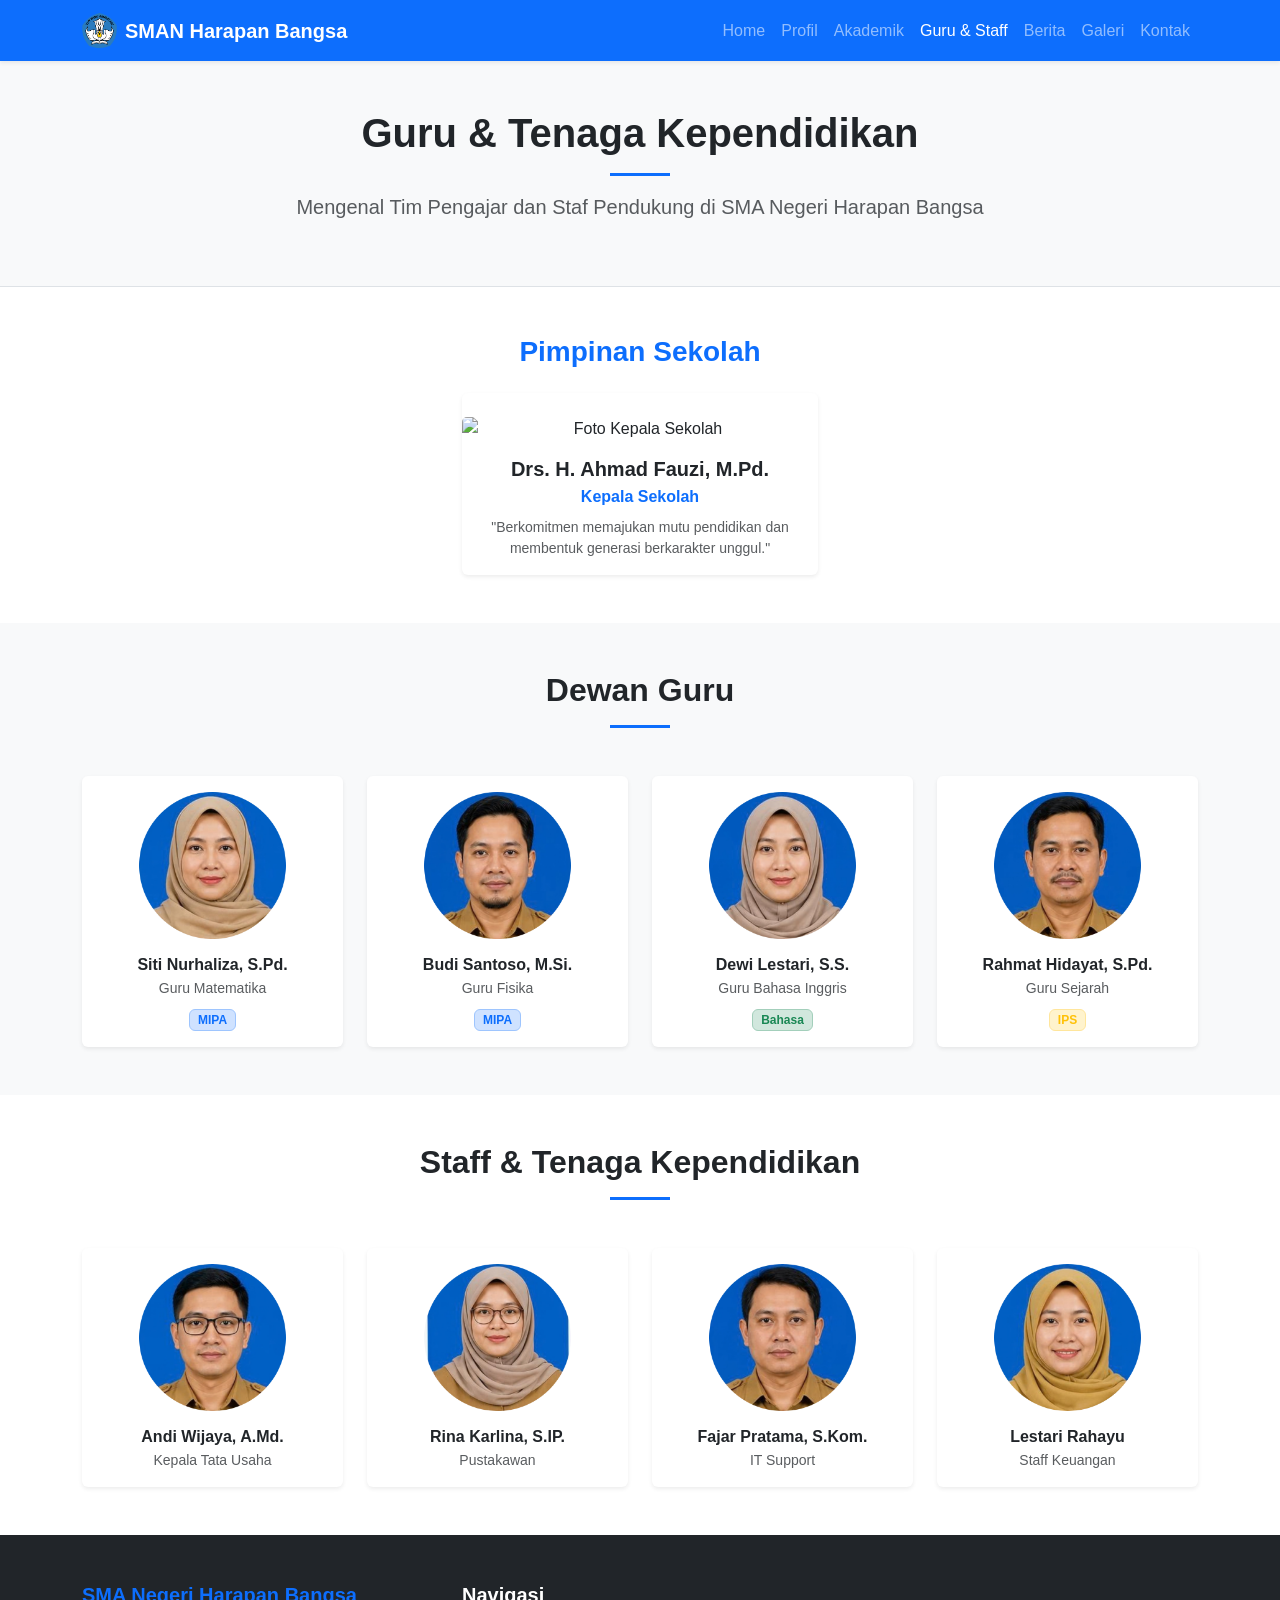
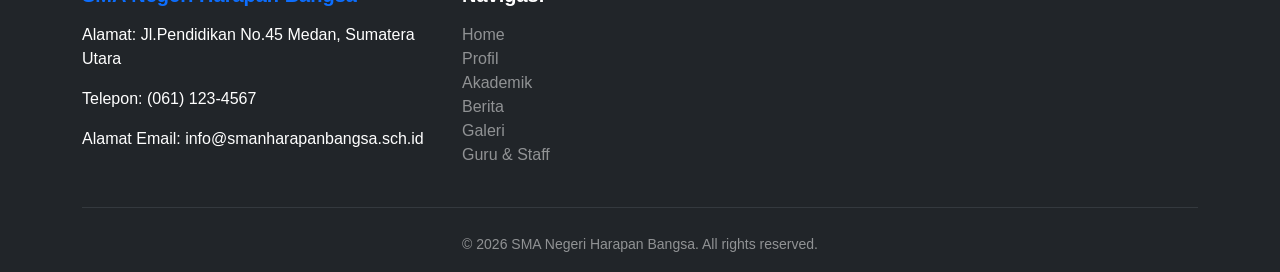
==== Guru&Staff.html @ 30ed32ff "Test Onde" ====
<!DOCTYPE html>
<html lang="id">
<head>
    <meta charset="UTF-8">
    <meta name="viewport" content="width=device-width, initial-scale=1.0">
    <title>Guru & Staff - SMA NEGERI HARAPAN BANGSA</title>
    <link rel="stylesheet" href="css/bootstrap.min.css">
    <link rel="stylesheet" href="style.css">
</head>
<body>

  <!-- Header & Navigasi -->
  <header class="sticky-top">
    <nav class="navbar navbar-expand-lg navbar-dark bg-primary shadow-sm">
      <div class="container">
        <a class="navbar-brand d-flex align-items-center gap-2" href="index.html">
          <img src="images/logo-web.webp" alt="Logo SMA Negeri Harapan Bangsa" width="35" height="35" class="d-inline-block align-text-top">
          <span class="fw-bold">SMAN Harapan Bangsa</span>
        </a>
        <button class="navbar-toggler" type="button" data-bs-toggle="collapse" data-bs-target="#navbarNav" aria-controls="navbarNav" aria-expanded="false" aria-label="Toggle navigation">
          <span class="navbar-toggler-icon"></span>
        </button>
        <div class="collapse navbar-collapse" id="navbarNav">
          <ul class="navbar-nav ms-auto text-center">
            <li class="nav-item"><a class="nav-link" href="index.html#home">Home</a></li>
            <li class="nav-item"><a class="nav-link" href="index.html#profil">Profil</a></li>
            <li class="nav-item"><a class="nav-link" href="index.html#akademik">Akademik</a></li>
            <li class="nav-item"><a class="nav-link active" href="Guru&Staff.html">Guru & Staff</a></li>
            <li class="nav-item"><a class="nav-link" href="index.html#berita">Berita</a></li>
            <li class="nav-item"><a class="nav-link" href="index.html#galeri">Galeri</a></li>
            <li class="nav-item"><a class="nav-link" href="#kontak">Kontak</a></li>
          </ul>
        </div>
      </div>
    </nav>
  </header>

  <main>
    <section class="bg-light py-5 border-bottom">
      <div class="container text-center">
        <h1 class="fw-bold section-title">Guru & Tenaga Kependidikan</h1>
        <hr class="title-line mx-auto">
        <p class="lead text-muted mt-3">Mengenal Tim Pengajar dan Staf Pendukung di SMA Negeri Harapan Bangsa</p>
      </div>
    </section>

    <section class="py-5">
      <div class="container">
        <div class="text-center mb-4">
          <h3 class="fw-bold text-primary">Pimpinan Sekolah</h3>
        </div>
        <div class="row justify-content-center">
          <div class="col-md-6 col-lg-4">
            <div class="card border-0 shadow-sm text-center h-100">
              <img src="images/kepala-sekolah.png" class="card-img-top mx-auto mt-4" style="max-width: 100%; height: auto;" alt="Foto Kepala Sekolah">
              <div class="card-body">
                <h5 class="card-title fw-bold mb-1">Drs. H. Ahmad Fauzi, M.Pd.</h5>
                <p class="text-primary fw-semibold mb-2">Kepala Sekolah</p>
                <p class="card-text text-muted small">"Berkomitmen memajukan mutu pendidikan dan membentuk generasi berkarakter unggul."</p>
              </div>
            </div>
          </div>
        </div>
      </div>
    </section>

    <section class="py-5 bg-light">
      <div class="container">
        <div class="text-center mb-5">
          <h2 class="fw-bold section-title">Dewan Guru</h2>
          <hr class="title-line mx-auto">
        </div>

        <div class="row g-4">
          <div class="col-sm-6 col-md-4 col-lg-3">
            <div class="card border-0 shadow-sm h-100 text-center">
              <img src="images/Guru-MTK.png" class="card-img-top mx-auto mt-3" style="max-width: 100%; height: auto;;" alt="Foto Guru Matematika">
              <div class="card-body">
                <h6 class="fw-bold mb-1">Siti Nurhaliza, S.Pd.</h6>
                <small class="text-muted d-block mb-2">Guru Matematika</small>
                <span class="badge bg-primary-subtle text-primary border border-primary-subtle">MIPA</span>
              </div>
            </div>
          </div>

          <div class="col-sm-6 col-md-4 col-lg-3">
            <div class="card border-0 shadow-sm h-100 text-center">
              <img src="images/Guru-Fisika.png" class="card-img-top mx-auto mt-3" style="max-width: 100%; height: auto;" alt="Foto Guru Fisika">
              <div class="card-body">
                <h6 class="fw-bold mb-1">Budi Santoso, M.Si.</h6>
                <small class="text-muted d-block mb-2">Guru Fisika</small>
                <span class="badge bg-primary-subtle text-primary border border-primary-subtle">MIPA</span>
              </div>
            </div>
          </div>

          <div class="col-sm-6 col-md-4 col-lg-3">
            <div class="card border-0 shadow-sm h-100 text-center">
              <img src="images/Guru-Bahasa-Inggris.png" class="card-img-top mx-auto mt-3" style="max-width: 100%; height: auto;" alt="Foto Guru Bahasa Inggris">
              <div class="card-body">
                <h6 class="fw-bold mb-1">Dewi Lestari, S.S.</h6>
                <small class="text-muted d-block mb-2">Guru Bahasa Inggris</small>
                <span class="badge bg-success-subtle text-success border border-success-subtle">Bahasa</span>
              </div>
            </div>
          </div>

          <div class="col-sm-6 col-md-4 col-lg-3">
            <div class="card border-0 shadow-sm h-100 text-center">
              <img src="images/Guru-Sejarah.png" class="card-img-top mx-auto mt-3" style="max-width: 100%; height: auto;" alt="Foto Guru Sejarah">
              <div class="card-body">
                <h6 class="fw-bold mb-1">Rahmat Hidayat, S.Pd.</h6>
                <small class="text-muted d-block mb-2">Guru Sejarah</small>
                <span class="badge bg-warning-subtle text-warning border border-warning-subtle">IPS</span>
              </div>
            </div>
          </div>
        </div>
      </div>
    </section>

    <section class="py-5">
      <div class="container">
        <div class="text-center mb-5">
          <h2 class="fw-bold section-title">Staff & Tenaga Kependidikan</h2>
          <hr class="title-line mx-auto">
        </div>

        <div class="row g-4">
          <div class="col-sm-6 col-md-4 col-lg-3">
            <div class="card border-0 shadow-sm h-100 text-center">
              <img src="images/Staff-TU.png" class="card-img-top mx-auto mt-3 rounded-circle"style="max-width: 100%; height: auto;" alt="Foto Staff Tata Usaha">
              <div class="card-body">
                <h6 class="fw-bold mb-1">Andi Wijaya, A.Md.</h6>
                <small class="text-muted d-block">Kepala Tata Usaha</small>
              </div>
            </div>
          </div>

          <div class="col-sm-6 col-md-4 col-lg-3">
            <div class="card border-0 shadow-sm h-100 text-center">
              <img src="images/Staff-Pustakawan.png" class="card-img-top mx-auto mt-3 rounded-circle" style="max-width: 100%; height: auto;" alt="Foto Staff Pustakawan">
              <div class="card-body">
                <h6 class="fw-bold mb-1">Rina Karlina, S.IP.</h6>
                <small class="text-muted d-block">Pustakawan</small>
              </div>
            </div>
          </div>

          <div class="col-sm-6 col-md-4 col-lg-3">
            <div class="card border-0 shadow-sm h-100 text-center">
              <img src="images/IT-Support.png" class="card-img-top mx-auto mt-3 rounded-circle" style="max-width: 100%; height: auto;" alt="Foto Staff IT Support">
              <div class="card-body">
                <h6 class="fw-bold mb-1">Fajar Pratama, S.Kom.</h6>
                <small class="text-muted d-block">IT Support</small>
              </div>
            </div>
          </div>

          <div class="col-sm-6 col-md-4 col-lg-3">
            <div class="card border-0 shadow-sm h-100 text-center">
              <img src="images/Staff-Keuangan.png" class="card-img-top mx-auto mt-3 rounded-circle" style="max-width: 100%; height: auto;" alt="Foto Staff Keuangan">
              <div class="card-body">
                <h6 class="fw-bold mb-1">Lestari Rahayu</h6>
                <small class="text-muted d-block">Staff Keuangan</small>
              </div>
            </div>
          </div>
        </div>
      </div>
    </section>
  </main>

  <footer id="kontak" class="bg-dark text-white pt-5 pb-3">
    <div class="container">
      <div class="row g-4">
        <div class="col-md-6 col-lg-4">
          <h5 class="fw-bold text-primary mb-3">SMA Negeri Harapan Bangsa</h5>
          <p>Alamat: Jl.Pendidikan No.45 Medan, Sumatera Utara</p>
          <p>Telepon: (061) 123-4567</p>
          <p>Alamat Email: info@smanharapanbangsa.sch.id</p>
        </div>

        <div class="col-md-6 col-lg-4">
          <h5 class="fw-bold mb-3">Navigasi</h5>
          <ul class="list-unstyled">
            <li><a href="index.html#home" class="text-white-50 text-decoration-none">Home</a></li>
            <li><a href="index.html#profil" class="text-white-50 text-decoration-none">Profil</a></li>
            <li><a href="index.html#akademik" class="text-white-50 text-decoration-none">Akademik</a></li>
            <li><a href="index.html#berita" class="text-white-50 text-decoration-none">Berita</a></li>
            <li><a href="index.html#galeri" class="text-white-50 text-decoration-none">Galeri</a></li>
            <li><a href="Guru&Staff.html" class="text-white-50 text-decoration-none">Guru & Staff</a></li>
          </ul>
        </div>
      </div>
      <hr class="my-4 border-secondary">
      <div class="text-center text-white-50">
        <small>&copy; 2026 SMA Negeri Harapan Bangsa. All rights reserved.</small>
      </div>
    </div>
  </footer>

  <script src="js/bootstrap.bundle.min.js"></script>
</body>
</html>
---- style.css ----
:root {
  --primary-color: #0d6efd;
  --secondary-color: #0b5ed7;
  --dark-color: #212529;
  --light-bg: #f8f9fa;
}

body {
  font-family: 'Segoe UI', Tahoma, Geneva, Verdana, sans-serif;
  color: #333;
}

.section-title {
  color: var(--dark-color);
  position: relative;
}

.title-line {
  width: 60px;
  height: 3px;
  background-color: var(--primary-color);
  border: none;
  opacity: 1;
}

.hero-img {
  height: 450px;
  object-fit: cover;
}

.bg-dark-overlay {
  background-color: rgba(0, 0, 0, 0.5);
}

.card-fixed-img {
  height: auto;
  width: 100%;
}

.gallery-img {
  height: 220px;
  object-fit: cover;
  transition: transform 0.3s ease;
}

.gallery-img:hover {
  transform: scale(1.03);
}

@media (max-width: 576px) {
  .hero-img {
    height: 280px;
  }
}
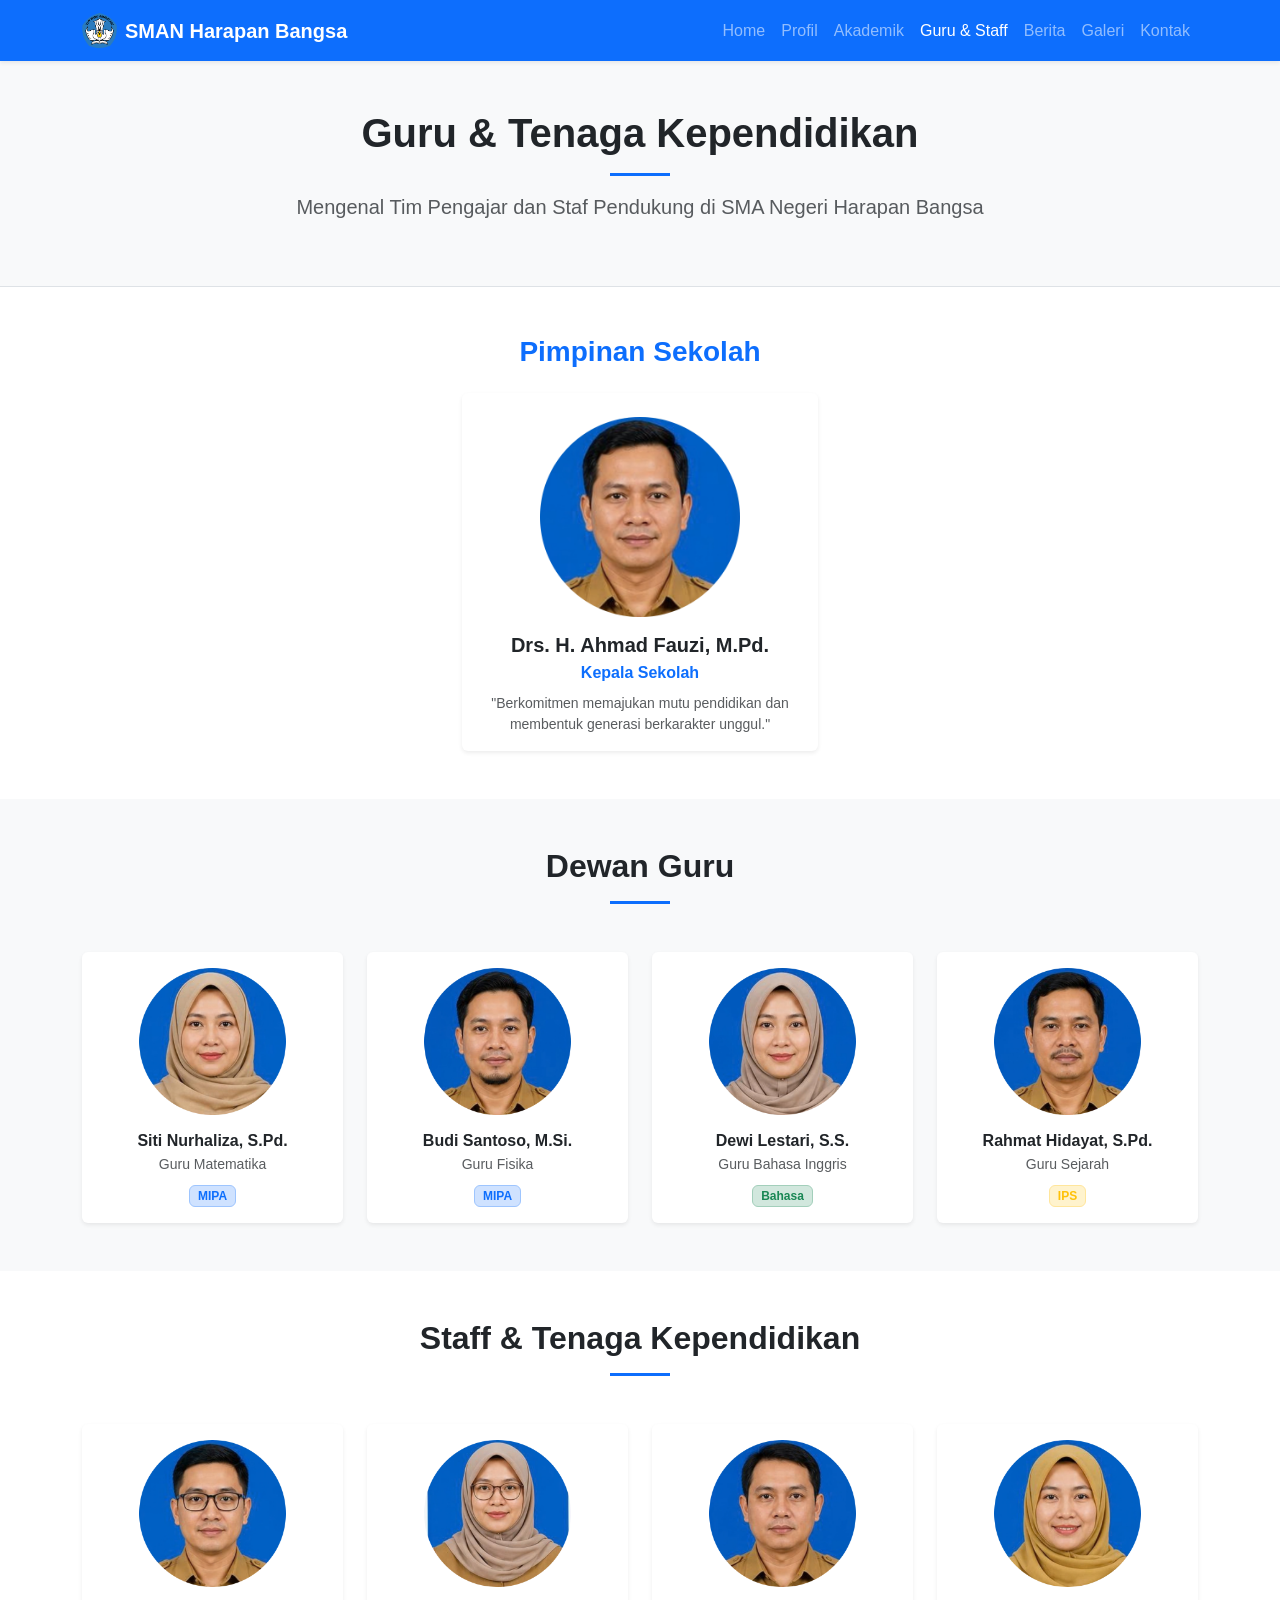
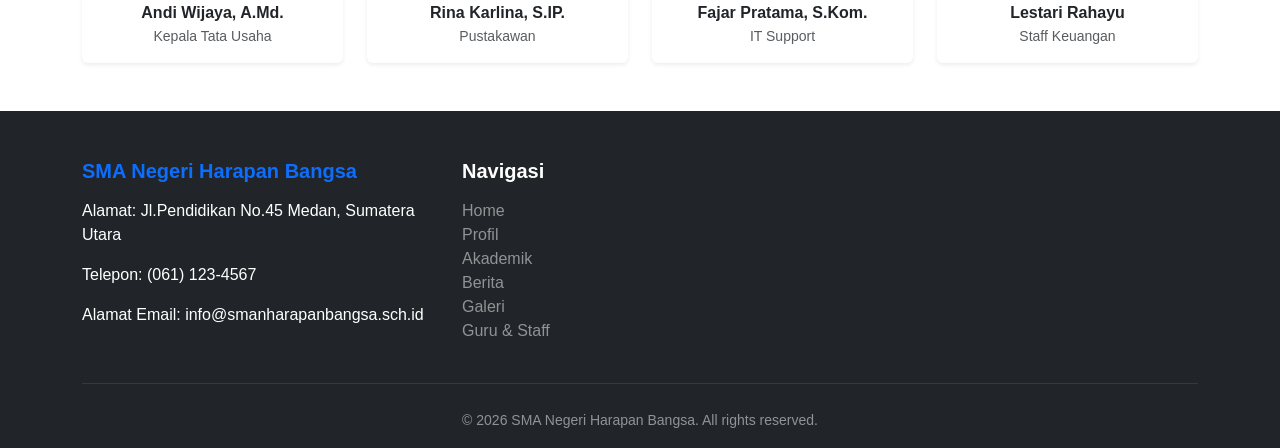
==== commit e74313c1: "Fix HTML formatting and structure" ====
--- a/Guru&Staff.html
+++ b/Guru&Staff.html
@@ -52,7 +52,7 @@
         <div class="row justify-content-center">
           <div class="col-md-6 col-lg-4">
             <div class="card border-0 shadow-sm text-center h-100">
-              <img src="images/kepala-sekolah.png" class="card-img-top mx-auto mt-4" style="max-width: 100%; height: auto;" alt="Foto Kepala Sekolah">
+              <img src="images/Kepala-Sekolah.png" class="card-img-top mx-auto mt-4" style="max-width: 100%; height: auto;" alt="Foto Kepala Sekolah">
               <div class="card-body">
                 <h5 class="card-title fw-bold mb-1">Drs. H. Ahmad Fauzi, M.Pd.</h5>
                 <p class="text-primary fw-semibold mb-2">Kepala Sekolah</p>
@@ -202,4 +202,4 @@
 
   <script src="js/bootstrap.bundle.min.js"></script>
 </body>
-</html>+</html>
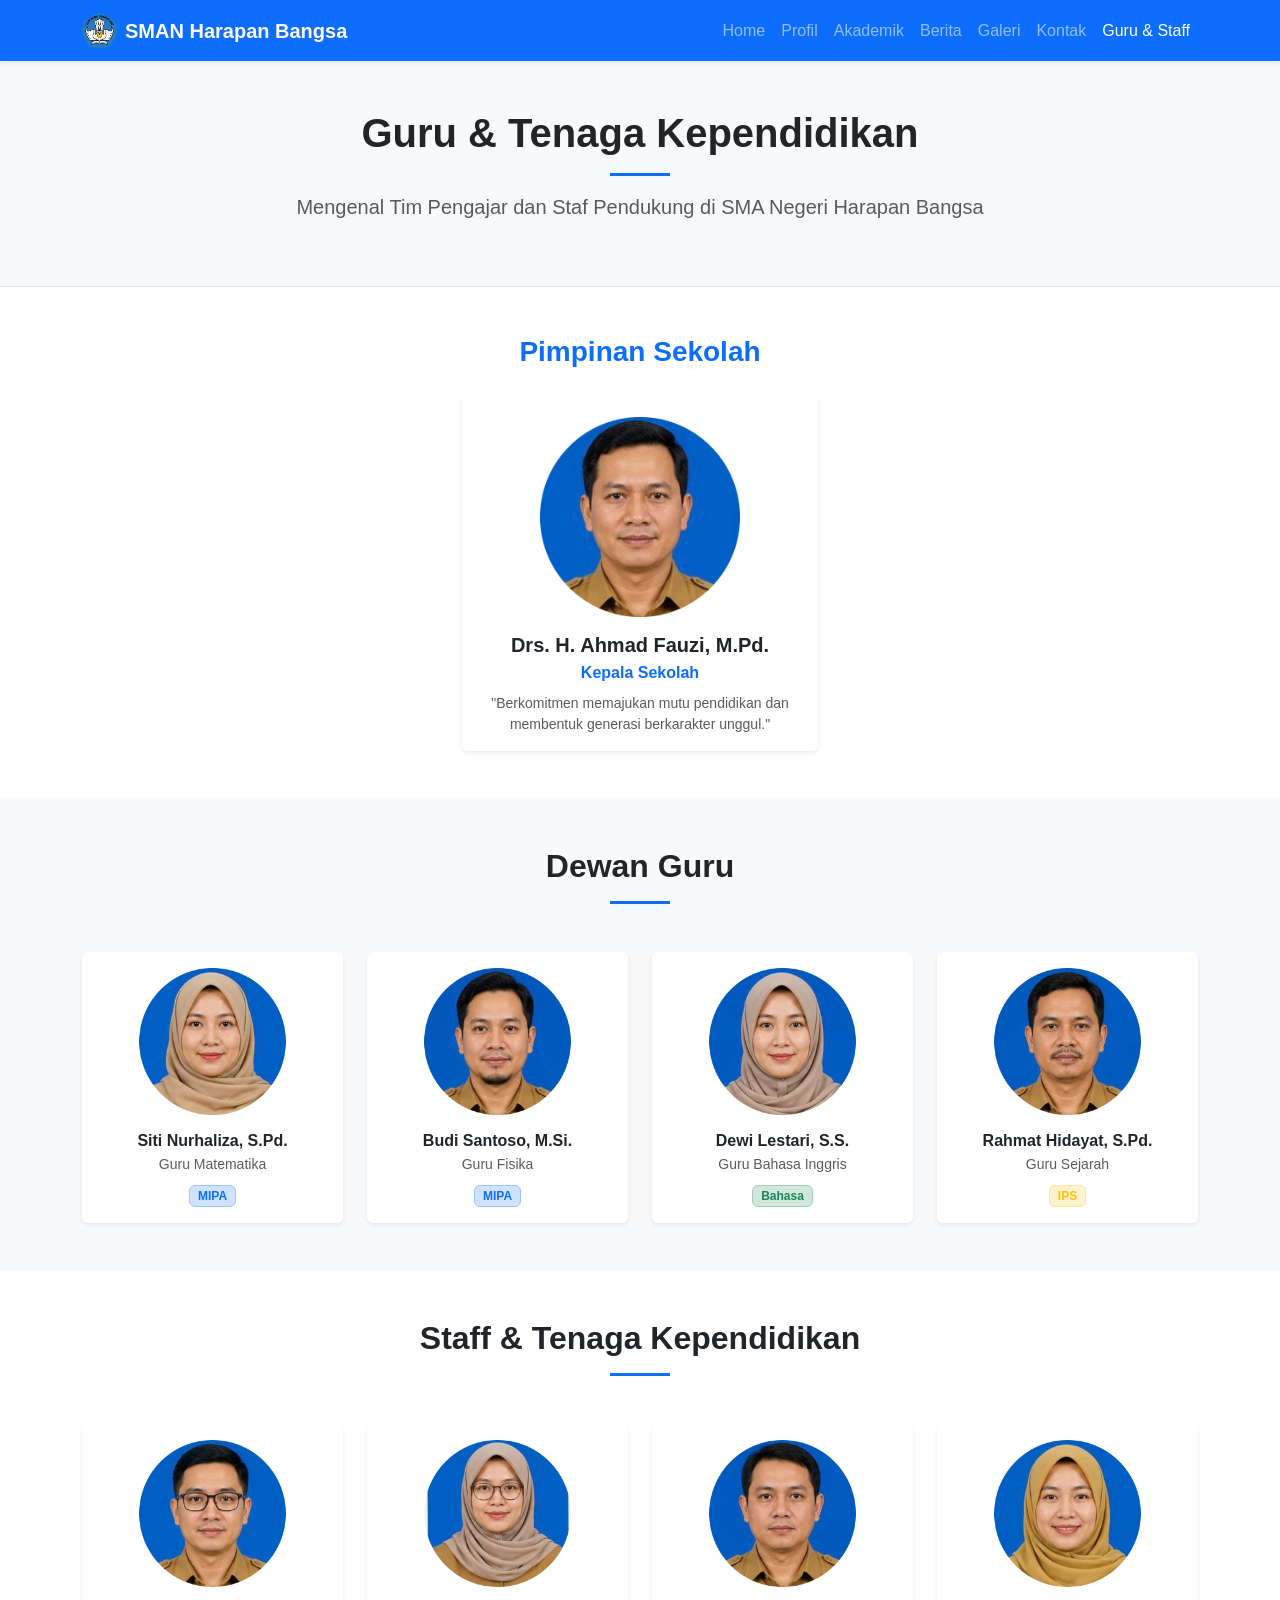
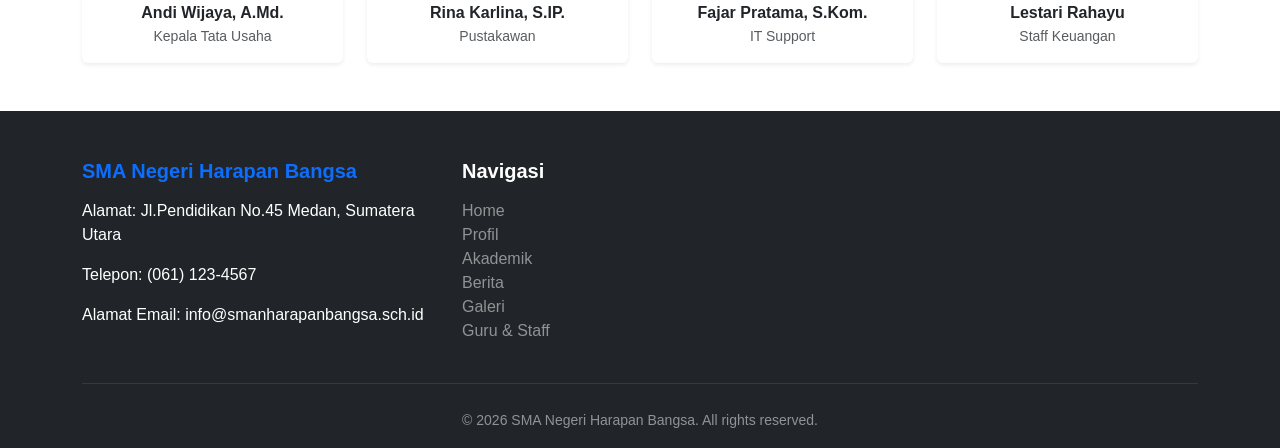
==== commit 6d67a72e: "Fix HTML encoding issues in Guru & Staff page" ====
--- a/Guru&Staff.html
+++ b/Guru&Staff.html
@@ -25,10 +25,10 @@
             <li class="nav-item"><a class="nav-link" href="index.html#home">Home</a></li>
             <li class="nav-item"><a class="nav-link" href="index.html#profil">Profil</a></li>
             <li class="nav-item"><a class="nav-link" href="index.html#akademik">Akademik</a></li>
-            <li class="nav-item"><a class="nav-link active" href="Guru&Staff.html">Guru & Staff</a></li>
             <li class="nav-item"><a class="nav-link" href="index.html#berita">Berita</a></li>
             <li class="nav-item"><a class="nav-link" href="index.html#galeri">Galeri</a></li>
             <li class="nav-item"><a class="nav-link" href="#kontak">Kontak</a></li>
+            <li class="nav-item"><a class="nav-link active" href="Guru&Staff.html">Guru & Staff</a></li>
           </ul>
         </div>
       </div>
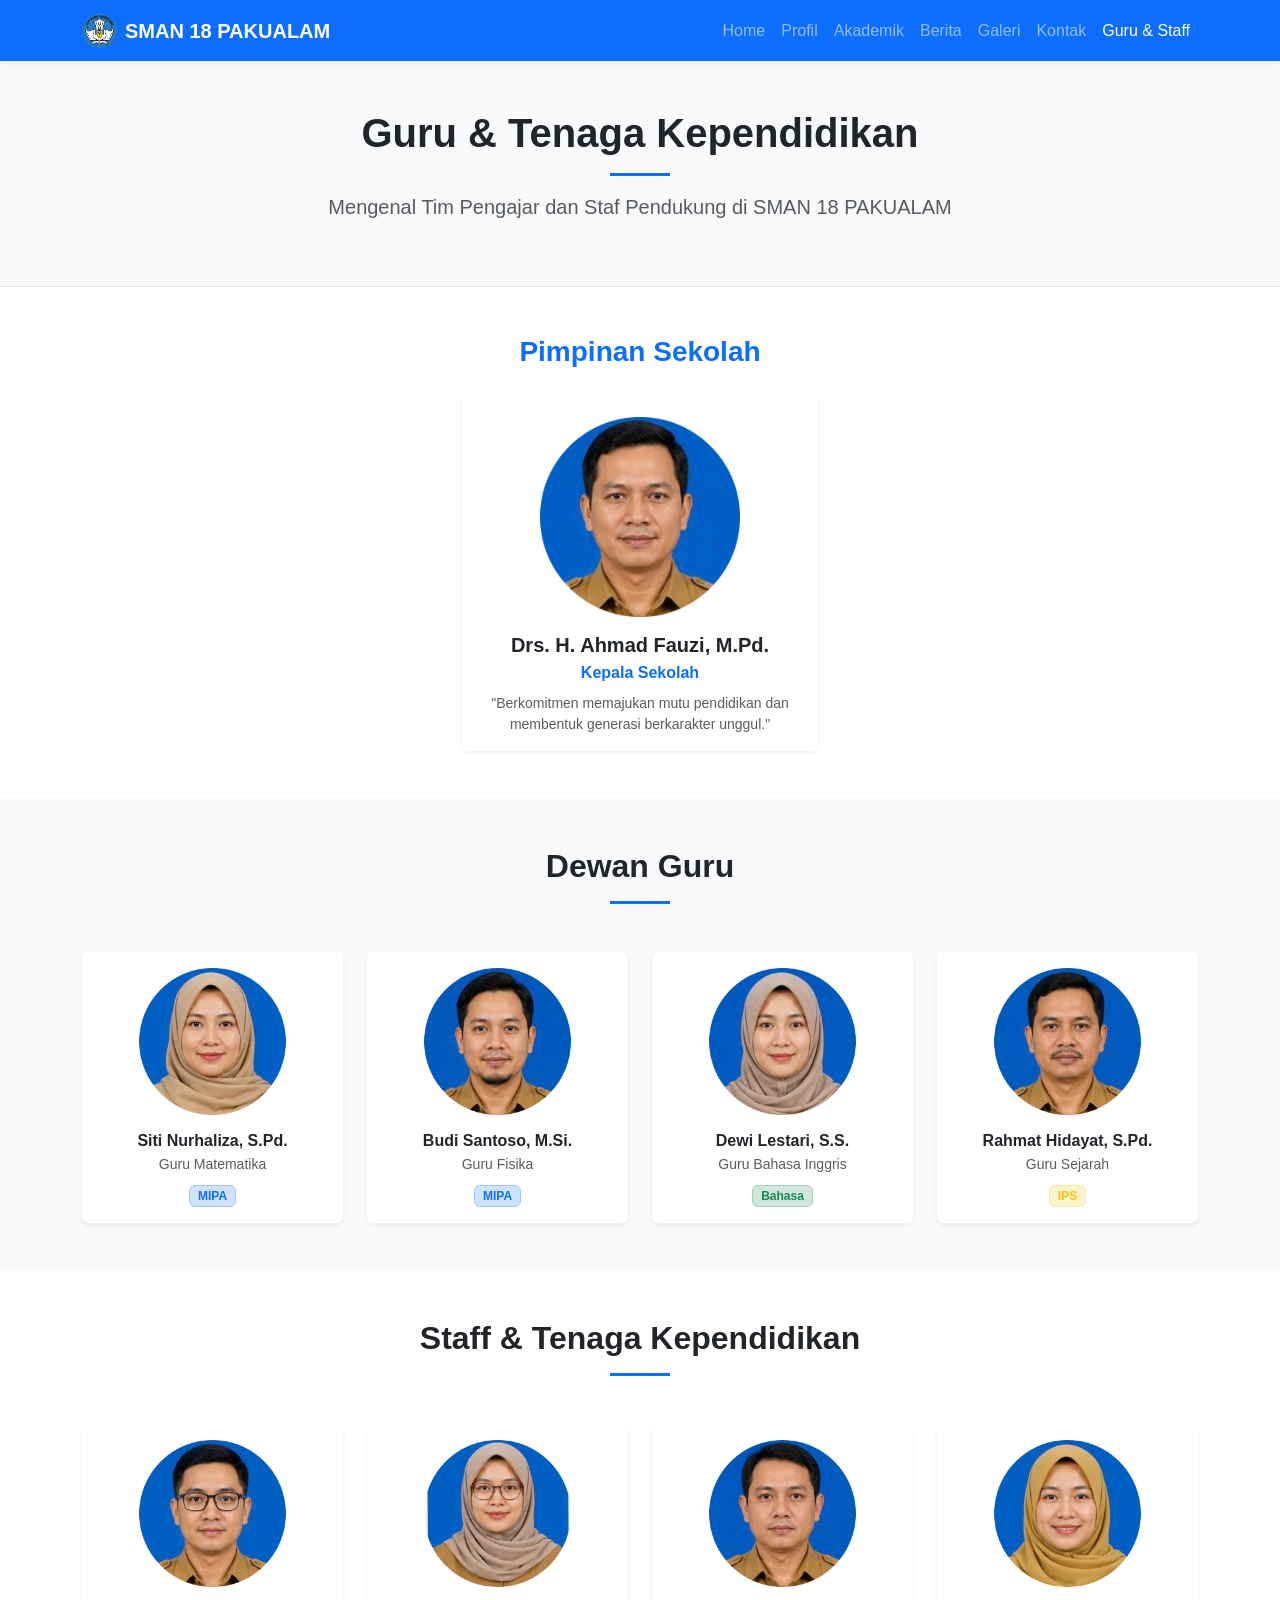
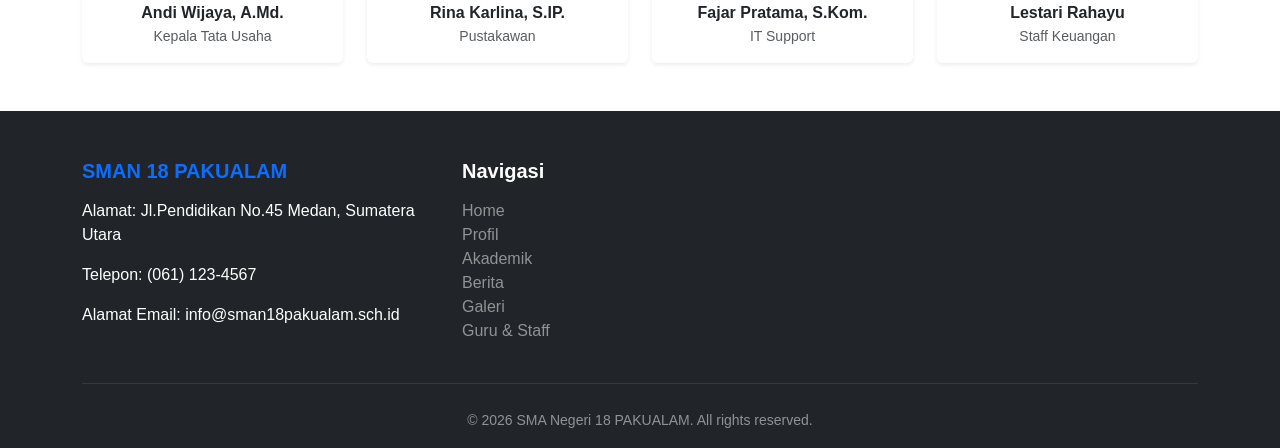
==== commit 014534cb: "Add files via upload" ====
--- a/Guru&Staff.html
+++ b/Guru&Staff.html
@@ -3,19 +3,18 @@
 <head>
     <meta charset="UTF-8">
     <meta name="viewport" content="width=device-width, initial-scale=1.0">
-    <title>Guru & Staff - SMA NEGERI HARAPAN BANGSA</title>
+    <title>Guru & Staff - SMAN 18 PAKUALAM</title>
     <link rel="stylesheet" href="css/bootstrap.min.css">
     <link rel="stylesheet" href="style.css">
 </head>
 <body>
 
-  <!-- Header & Navigasi -->
   <header class="sticky-top">
     <nav class="navbar navbar-expand-lg navbar-dark bg-primary shadow-sm">
       <div class="container">
         <a class="navbar-brand d-flex align-items-center gap-2" href="index.html">
-          <img src="images/logo-web.webp" alt="Logo SMA Negeri Harapan Bangsa" width="35" height="35" class="d-inline-block align-text-top">
-          <span class="fw-bold">SMAN Harapan Bangsa</span>
+          <img src="images/logo-web.webp" alt="Logo SMAN 18 PAKUALAM" width="35" height="35" class="d-inline-block align-text-top">
+          <span class="fw-bold">SMAN 18 PAKUALAM</span>
         </a>
         <button class="navbar-toggler" type="button" data-bs-toggle="collapse" data-bs-target="#navbarNav" aria-controls="navbarNav" aria-expanded="false" aria-label="Toggle navigation">
           <span class="navbar-toggler-icon"></span>
@@ -40,7 +39,7 @@
       <div class="container text-center">
         <h1 class="fw-bold section-title">Guru & Tenaga Kependidikan</h1>
         <hr class="title-line mx-auto">
-        <p class="lead text-muted mt-3">Mengenal Tim Pengajar dan Staf Pendukung di SMA Negeri Harapan Bangsa</p>
+        <p class="lead text-muted mt-3">Mengenal Tim Pengajar dan Staf Pendukung di SMAN 18 PAKUALAM</p>
       </div>
     </section>
 
@@ -175,10 +174,10 @@
     <div class="container">
       <div class="row g-4">
         <div class="col-md-6 col-lg-4">
-          <h5 class="fw-bold text-primary mb-3">SMA Negeri Harapan Bangsa</h5>
+          <h5 class="fw-bold text-primary mb-3">SMAN 18 PAKUALAM</h5>
           <p>Alamat: Jl.Pendidikan No.45 Medan, Sumatera Utara</p>
           <p>Telepon: (061) 123-4567</p>
-          <p>Alamat Email: info@smanharapanbangsa.sch.id</p>
+          <p>Alamat Email: info@sman18pakualam.sch.id</p>
         </div>
 
         <div class="col-md-6 col-lg-4">
@@ -195,11 +194,11 @@
       </div>
       <hr class="my-4 border-secondary">
       <div class="text-center text-white-50">
-        <small>&copy; 2026 SMA Negeri Harapan Bangsa. All rights reserved.</small>
+        <small>&copy; 2026 SMA Negeri 18 PAKUALAM. All rights reserved.</small>
       </div>
     </div>
   </footer>
 
   <script src="js/bootstrap.bundle.min.js"></script>
 </body>
-</html>
+</html>
